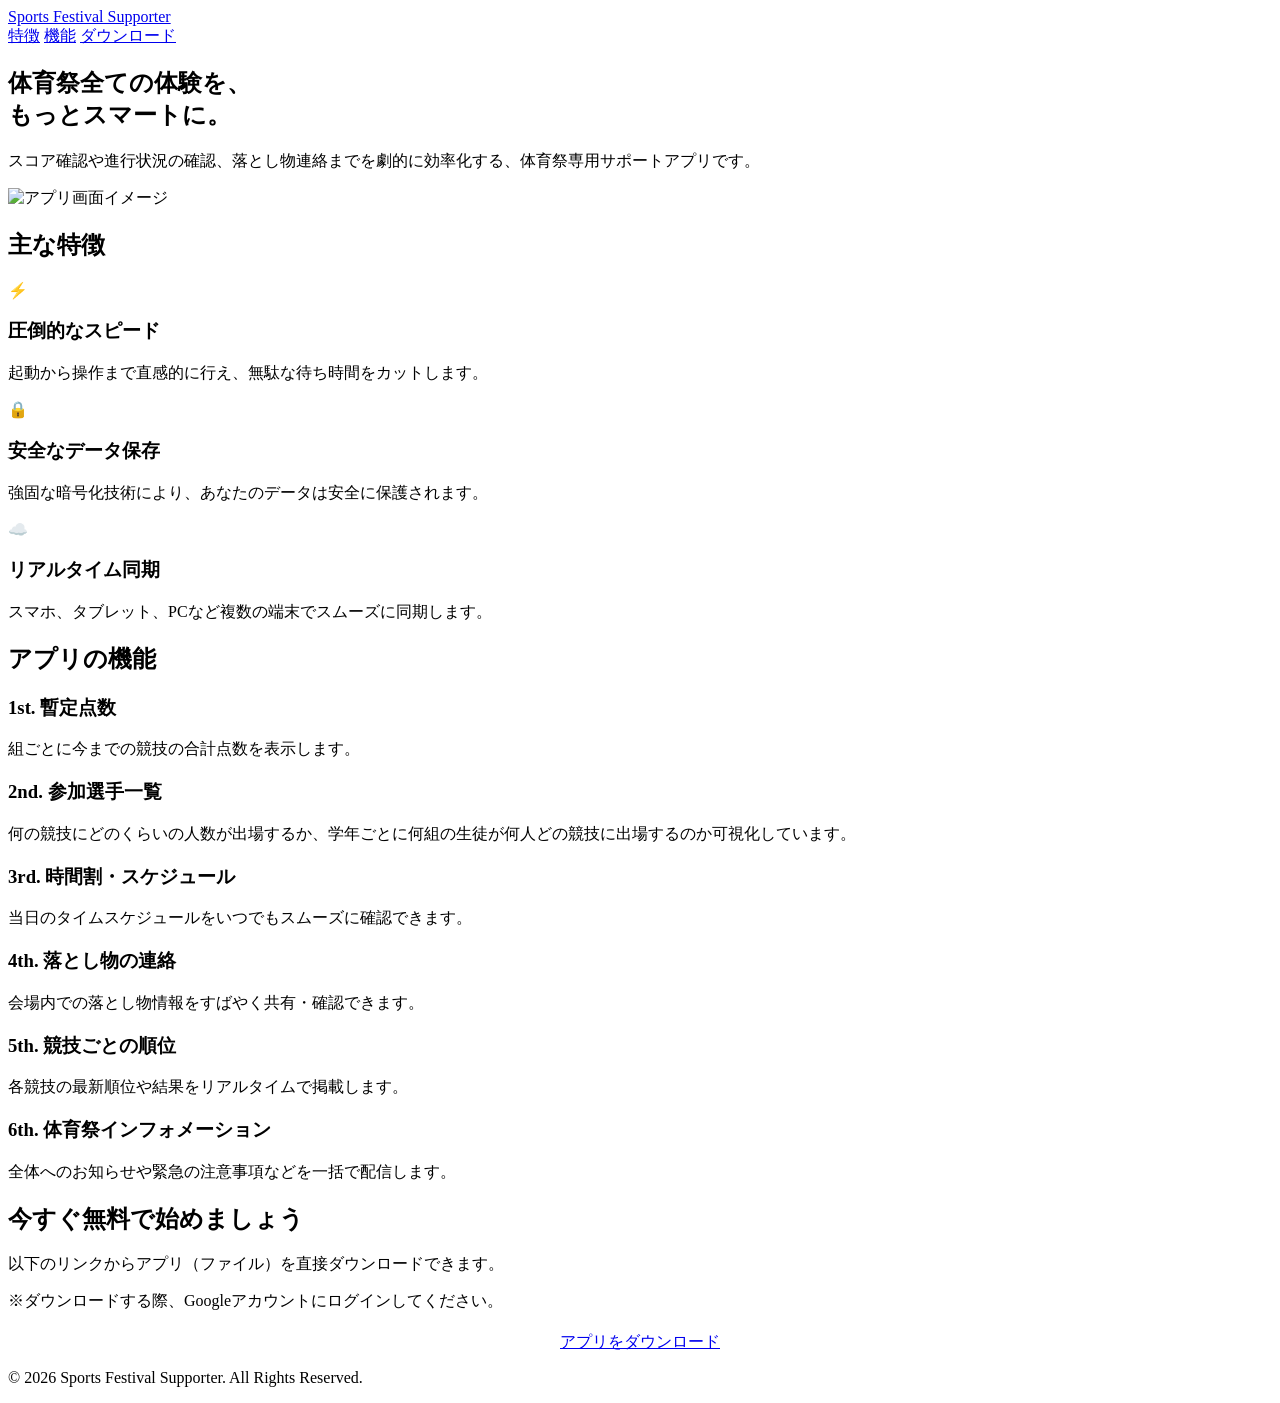
==== index.html @ 455a1df1 "Rename taikusai.html to index.html" ====
<!DOCTYPE html>
<html lang="ja">
<head>
  <meta charset="UTF-8">
  <meta name="viewport" content="width=device-width, initial-scale=1.0">
  <title>Sports Festival Supporter - 最高の体験をあなたに</title>
  <link rel="stylesheet" href="style.css">


  <!-- PWA化に必要なマニフェストファイルへの参照（PWA化する場合に利用） -->
  <link rel="manifest" href="/manifest.json">
  <meta name="theme-color" content="#4A90E2">
  <link rel="apple-touch-icon" href="icon-192.png">
</head>
<body>


  <!-- ヘッダー -->
  <header class="header">
    <div class="container header-container">
      <a href="#" class="logo">Sports Festival Supporter</a>
      <nav class="nav">
        <a href="#features">特徴</a>
        <a href="#app-functions">機能</a>
        <a href="#download" class="btn btn-small">ダウンロード</a>
      </nav>
    </div>
  </header>


  <!-- ヒーローセクション -->
  <section class="hero">
    <div class="container hero-container">
      <div class="hero-text">
        <span class="sub-title"></span>
        <h1>体育祭全ての体験を、<br>もっとスマートに。</h1>
        <p>スコア確認や進行状況の確認、落とし物連絡までを劇的に効率化する、体育祭専用サポートアプリです。</p>
      </div>
     <!-- クラス名は元の hero-image に戻し、中に img タグを入れます -->
     <div class="hero-image">
      <div class="mockup">
        <img src="R:\平石　Web\IMG_2361.jpg" alt="アプリ画面イメージ">
      </div>
    </div>
    </div>
  </section>


  <!-- 特徴セクション -->
  <section id="features" class="features">
    <div class="container">
      <h2 class="section-title">主な特徴</h2>
      <div class="feature-grid">


        <div class="feature-card">
          <div class="icon">⚡</div>
          <h3>圧倒的なスピード</h3>
          <p>起動から操作まで直感的に行え、無駄な待ち時間をカットします。</p>
        </div>


        <div class="feature-card">
          <div class="icon">🔒</div>
          <h3>安全なデータ保存</h3>
          <p>強固な暗号化技術により、あなたのデータは安全に保護されます。</p>
        </div>


        <div class="feature-card">
          <div class="icon">☁️</div>
          <h3>リアルタイム同期</h3>
          <p>スマホ、タブレット、PCなど複数の端末でスムーズに同期します。</p>
        </div>


      </div>
    </div>
  </section>


  <!-- アプリの機能セクション（IDを修正） -->
  <section id="app-functions" class="features app-functions">
    <div class="container">
      <h2 class="section-title">アプリの機能</h2>
      <div class="feature-grid">


        <div class="feature-card">
          <h3>1st. 暫定点数</h3>
          <p>組ごとに今までの競技の合計点数を表示します。</p>
        </div>


        <div class="feature-card">
          <h3>2nd. 参加選手一覧</h3>
          <p>何の競技にどのくらいの人数が出場するか、学年ごとに何組の生徒が何人どの競技に出場するのか可視化しています。</p>
        </div>


        <div class="feature-card">
          <h3>3rd. 時間割・スケジュール</h3>
          <p>当日のタイムスケジュールをいつでもスムーズに確認できます。</p>
        </div>


        <div class="feature-card">
          <h3>4th. 落とし物の連絡</h3>
          <p>会場内での落とし物情報をすばやく共有・確認できます。</p>
        </div>


        <div class="feature-card">
          <h3>5th. 競技ごとの順位</h3>
          <p>各競技の最新順位や結果をリアルタイムで掲載します。</p>
        </div>


        <div class="feature-card">
          <h3>6th. 体育祭インフォメーション</h3>
          <p>全体へのお知らせや緊急の注意事項などを一括で配信します。</p>
        </div>
      </div>
    </div>
  </section>


  <!-- ダウンロードセクション -->
 <!-- ダウンロードセクション -->
 <section id="download" class="cta">
    <div class="container">
      <h2>今すぐ無料で始めましょう</h2>
      <p>以下のリンクからアプリ（ファイル）を直接ダウンロードできます。</p>
      <p>※ダウンロードする際、Googleアカウントにログインしてください。</p>
     
      <div class="cta-buttons" style="display: flex; gap: 15px; justify-content: center; flex-wrap: wrap; margin-top: 20px;">
       
        <!-- 例1: GitHub Releases や自前サーバーの直リンクを使う場合 -->
        <a href="https://kizuna-sports-hub.base44.app" class="btn btn-primary" download>
          アプリをダウンロード
        </a>
      </div>
    </div>
  </section>


  <!-- フッター -->
  <footer class="footer">
    <div class="container">
      <p>&copy; 2026 Sports Festival Supporter. All Rights Reserved.</p>
    </div>
  </footer>


</body>
</html>
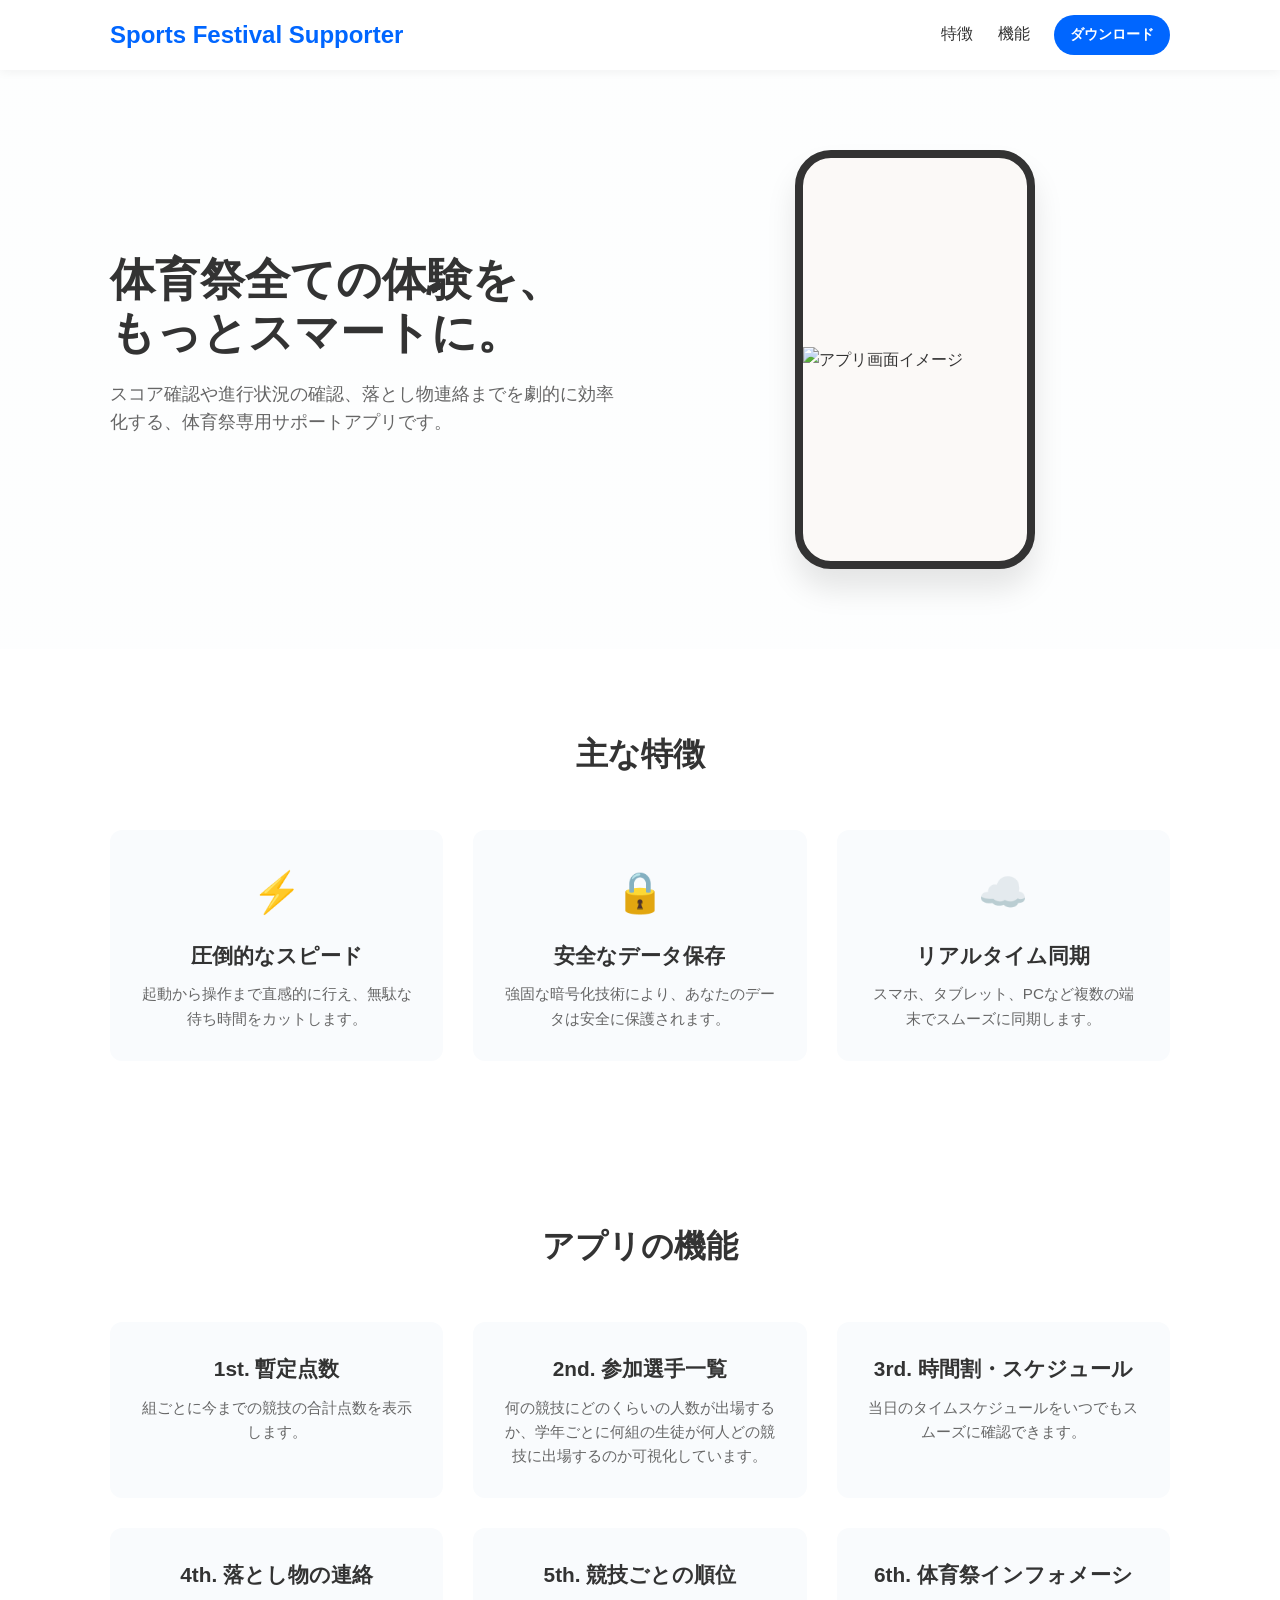
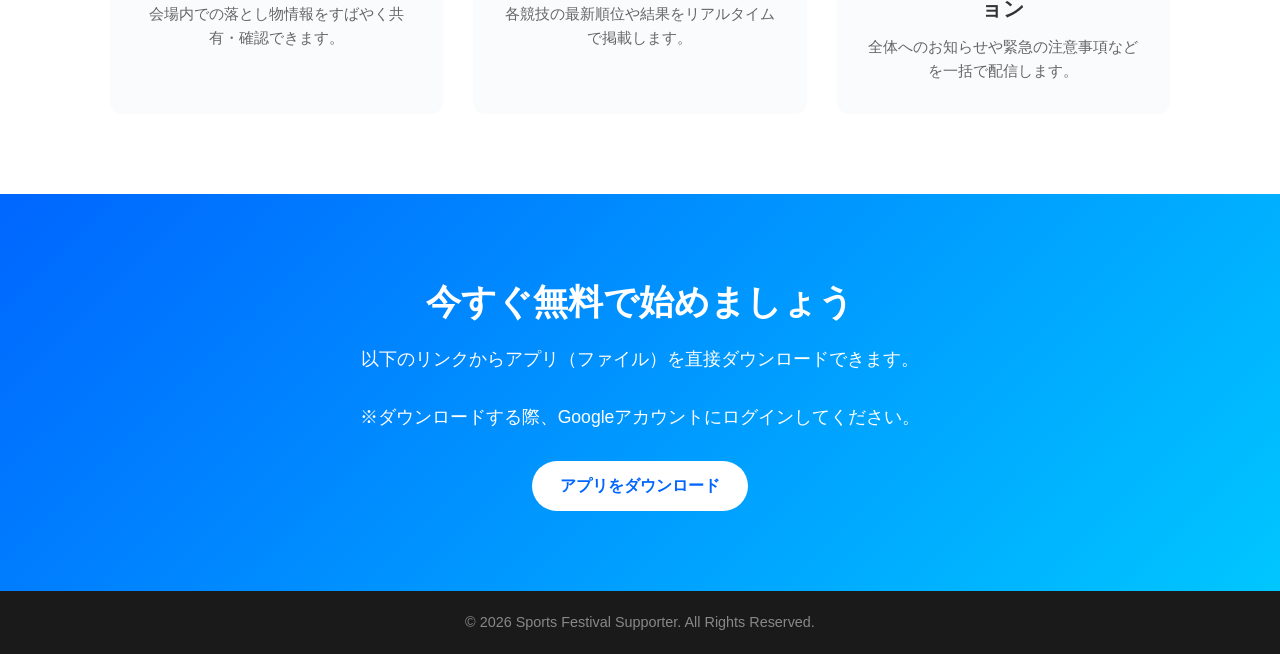
==== commit 0ab258b2: "Change stylesheet link from style.css to index.css" ====
--- a/index.html
+++ b/index.html
@@ -4,7 +4,7 @@
   <meta charset="UTF-8">
   <meta name="viewport" content="width=device-width, initial-scale=1.0">
   <title>Sports Festival Supporter - 最高の体験をあなたに</title>
-  <link rel="stylesheet" href="style.css">
+  <link rel="stylesheet" href="index.css">
 
 
   <!-- PWA化に必要なマニフェストファイルへの参照（PWA化する場合に利用） -->
--- a/index.css
+++ b/index.css
@@ -0,0 +1,245 @@
+/* 全体設定 */
+* {
+    margin: 0;
+    padding: 0;
+    box-sizing: border-box;
+  }
+ 
+  body {
+    font-family: "Helvetica Neue", Arial, "ヒラギノ角ゴ Pro W3", "Hiragino Kaku Gothic Pro", メイリオ, Meiryo, sans-serif;
+    color: #333;
+    line-height: 1.6;
+    background-color: #f9fbfd;
+  }
+ 
+  .container {
+    max-width: 1100px;
+    margin: 0 auto;
+    padding: 0 20px;
+  }
+ 
+  a {
+    text-decoration: none;
+    color: inherit;
+  }
+ 
+  /* ボタン共通スタイル */
+  .btn {
+    display: inline-block;
+    padding: 12px 28px;
+    border-radius: 30px;
+    font-weight: bold;
+    transition: opacity 0.3s ease;
+  }
+ 
+  .btn:hover {
+    opacity: 0.8;
+  }
+ 
+  .btn-primary {
+    background-color: #0066ff;
+    color: #fff;
+  }
+ 
+  .btn-secondary {
+    background-color: #333;
+    color: #fff;
+  }
+ 
+  .btn-small {
+    padding: 8px 16px;
+    background-color: #0066ff;
+    color: #fff;
+    font-size: 0.9rem;
+  }
+ 
+  /* ヘッダー */
+  .header {
+    background-color: #fff;
+    box-shadow: 0 2px 10px rgba(0,0,0,0.05);
+    position: sticky;
+    top: 0;
+    z-index: 100;
+  }
+ 
+  .header-container {
+    display: flex;
+    justify-content: space-between;
+    align-items: center;
+    height: 70px;
+  }
+ 
+  .logo {
+    font-size: 1.5rem;
+    font-weight: bold;
+    color: #0066ff;
+  }
+ 
+  .nav a {
+    margin-left: 20px;
+  }
+ 
+ 
+   /* ヒーローセクション */
+  .hero {
+    padding: 80px 0;
+    /* 黒の半透明フィルター ＋ 背景画像 */
+    background-image: linear-gradient(rgba(255, 255, 255, 0.7), rgba(255, 255, 255, 0.7)), url("IMG_2272.jpg");
+    background-size: cover;
+    background-position: center;
+    color: #333;
+  }
+
+
+
+
+  /* 文字を白くしたため、説明文の色も調整 */
+  .hero-text p {
+    font-size: 1.1rem;
+    color: #f0f0f0;
+    margin-bottom: 30px;
+  }
+ 
+ 
+  .hero-container {
+    display: flex;
+    align-items: center;
+    justify-content: space-between;
+    gap: 40px;
+  }
+ 
+  .hero-text {
+    flex: 1;
+  }
+ 
+  .hero-text h1 {
+    font-size: 2.8rem;
+    margin-bottom: 20px;
+    line-height: 1.2;
+  }
+ 
+  .hero-text p {
+    font-size: 1.1rem;
+    color: #666;
+    margin-bottom: 30px;
+  }
+ 
+  .hero-buttons {
+    display: flex;
+    gap: 15px;
+  }
+ 
+  .hero-image {
+    flex: 1;
+    display: flex;
+    justify-content: center;
+  }
+ 
+/* スマホモックアップ風枠 */
+.mockup {
+  width: 240px;       /* 横幅を少しスリムに */
+  height: 419px;      /* 高さを固定して縦長（スマホ比率）にする */
+  background-color: #fbf9f7; /* アプリ画面の背景色に合わせる */
+  border: 8px solid #333;
+  border-radius: 36px;
+  overflow: hidden;
+  box-shadow: 0 20px 30px rgba(0,0,0,0.1);
+  display: flex;
+  align-items: center; /* 画像を上下の中央に配置 */
+}
+
+
+.mockup img {
+  width: 100%;
+  height: auto;       /* 左右は切らずにそのまま表示 */
+  display: block;
+}
+ 
+  /* 特徴セクション */
+  .features {
+    background-color: #fff;
+    padding: 80px 0;
+  }
+ 
+  .section-title {
+    text-align: center;
+    font-size: 2rem;
+    margin-bottom: 50px;
+  }
+ 
+  .feature-grid {
+    display: grid;
+    grid-template-columns: repeat(auto-fit, minmax(280px, 1fr));
+    gap: 30px;
+  }
+ 
+  .feature-card {
+    padding: 30px;
+    border-radius: 12px;
+    background-color: #f9fbfd;
+    text-align: center;
+  }
+ 
+  .feature-card .icon {
+    font-size: 2.5rem;
+    margin-bottom: 15px;
+  }
+ 
+  .feature-card h3 {
+    font-size: 1.3rem;
+    margin-bottom: 10px;
+  }
+ 
+  .feature-card p {
+    color: #666;
+    font-size: 0.95rem;
+  }
+ 
+  /* CTAセクション */
+  .cta {
+    background: linear-gradient(135deg, #0066ff, #00c6ff);
+    color: #fff;
+    text-align: center;
+    padding: 80px 0;
+  }
+ 
+  .cta h2 {
+    font-size: 2.2rem;
+    margin-bottom: 15px;
+  }
+ 
+  .cta p {
+    margin-bottom: 30px;
+    font-size: 1.1rem;
+  }
+ 
+  .cta .btn-primary {
+    background-color: #fff;
+    color: #0066ff;
+  }
+ 
+  /* フッター */
+  .footer {
+    background-color: #1a1a1a;
+    color: #888;
+    text-align: center;
+    padding: 20px 0;
+    font-size: 0.9rem;
+  }
+ 
+  /* レスポンシブ対応（スマホ表示） */
+  @media (max-width: 768px) {
+    .hero-container {
+      flex-direction: column;
+      text-align: center;
+    }
+ 
+    .hero-text h1 {
+      font-size: 2rem;
+    }
+ 
+    .hero-buttons {
+      justify-content: center;
+      flex-direction: column;
+    }
+  }
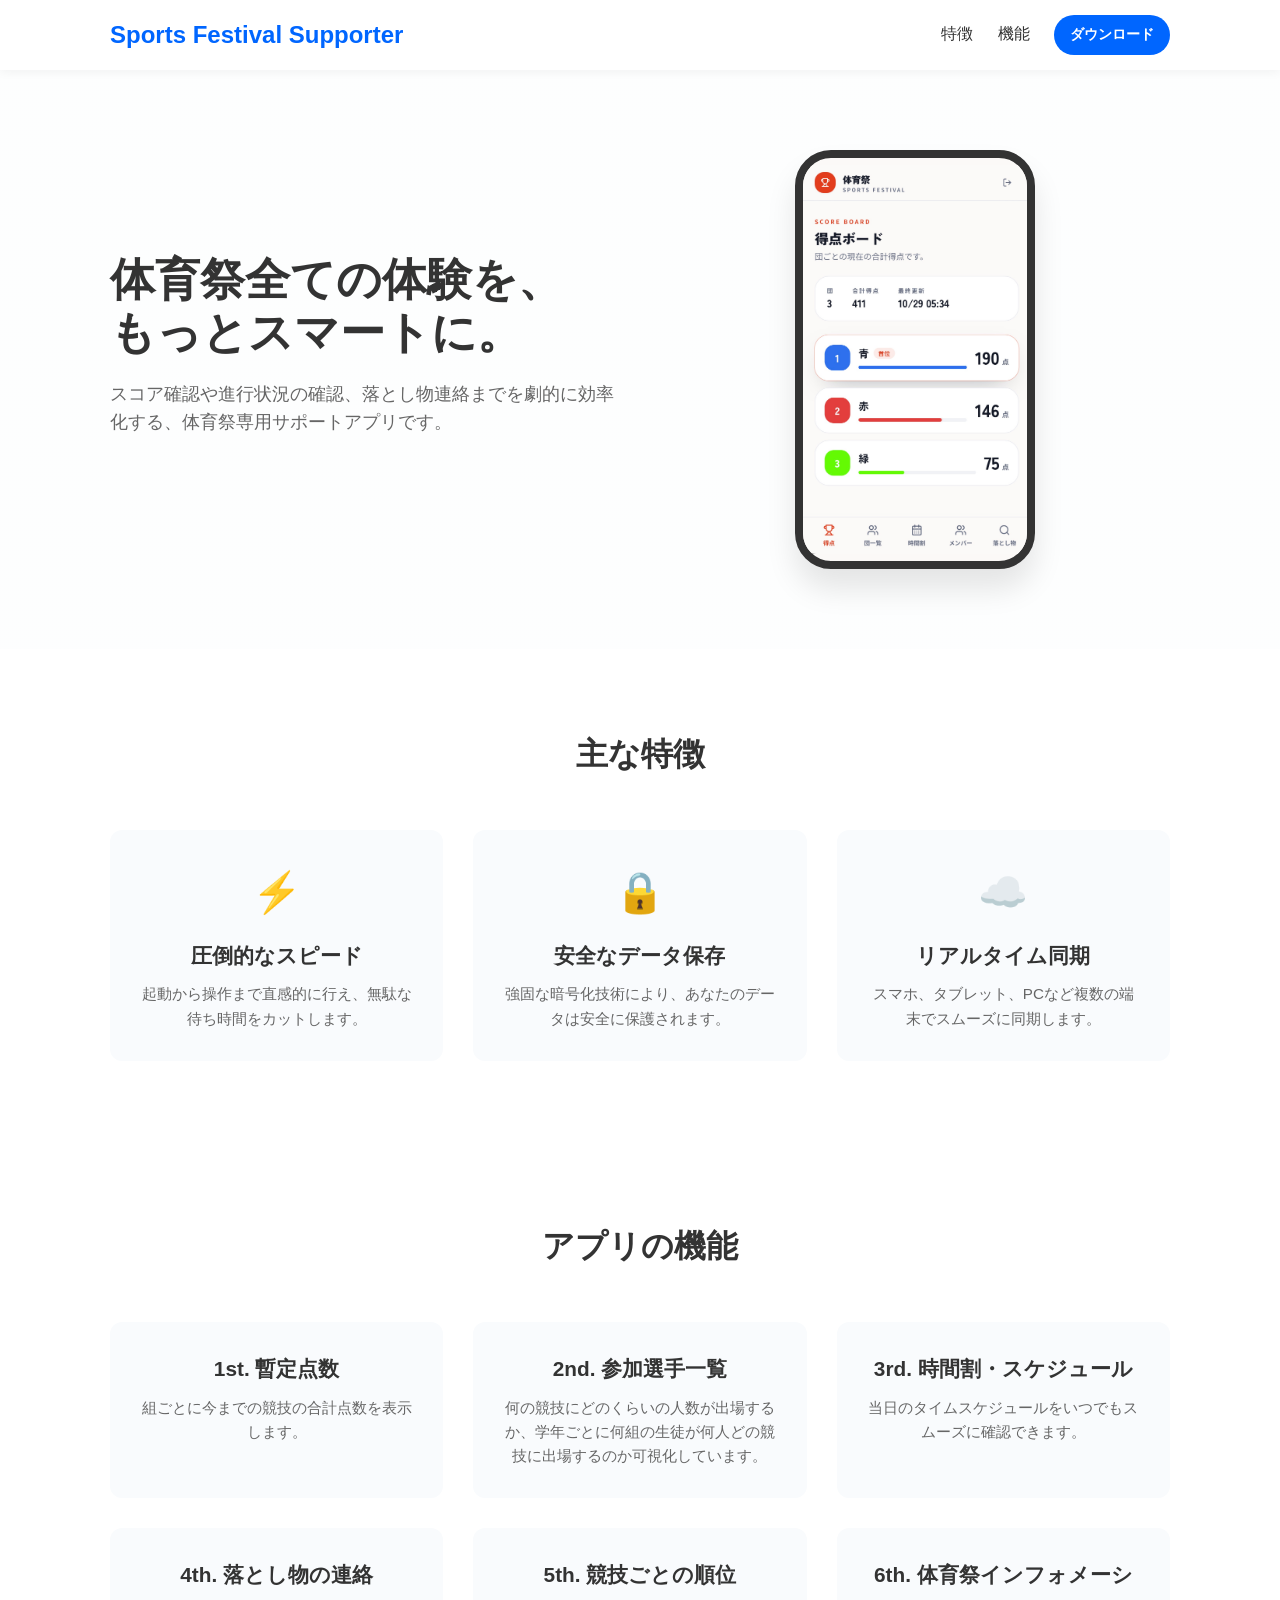
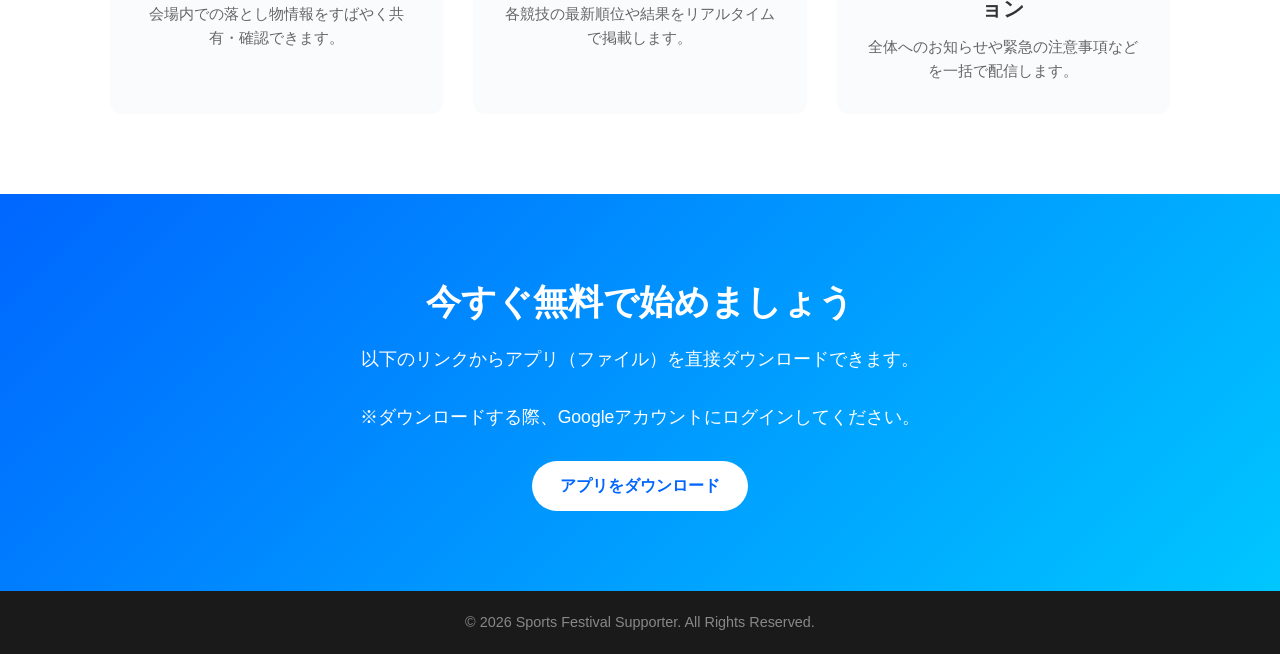
==== commit f9dc0a01: "Update index.html" ====
--- a/index.html
+++ b/index.html
@@ -39,7 +39,7 @@
      <!-- クラス名は元の hero-image に戻し、中に img タグを入れます -->
      <div class="hero-image">
       <div class="mockup">
-        <img src="R:\平石　Web\IMG_2361.jpg" alt="アプリ画面イメージ">
+        <img src="IMG_2361.jpg" alt="アプリ画面イメージ">
       </div>
     </div>
     </div>
